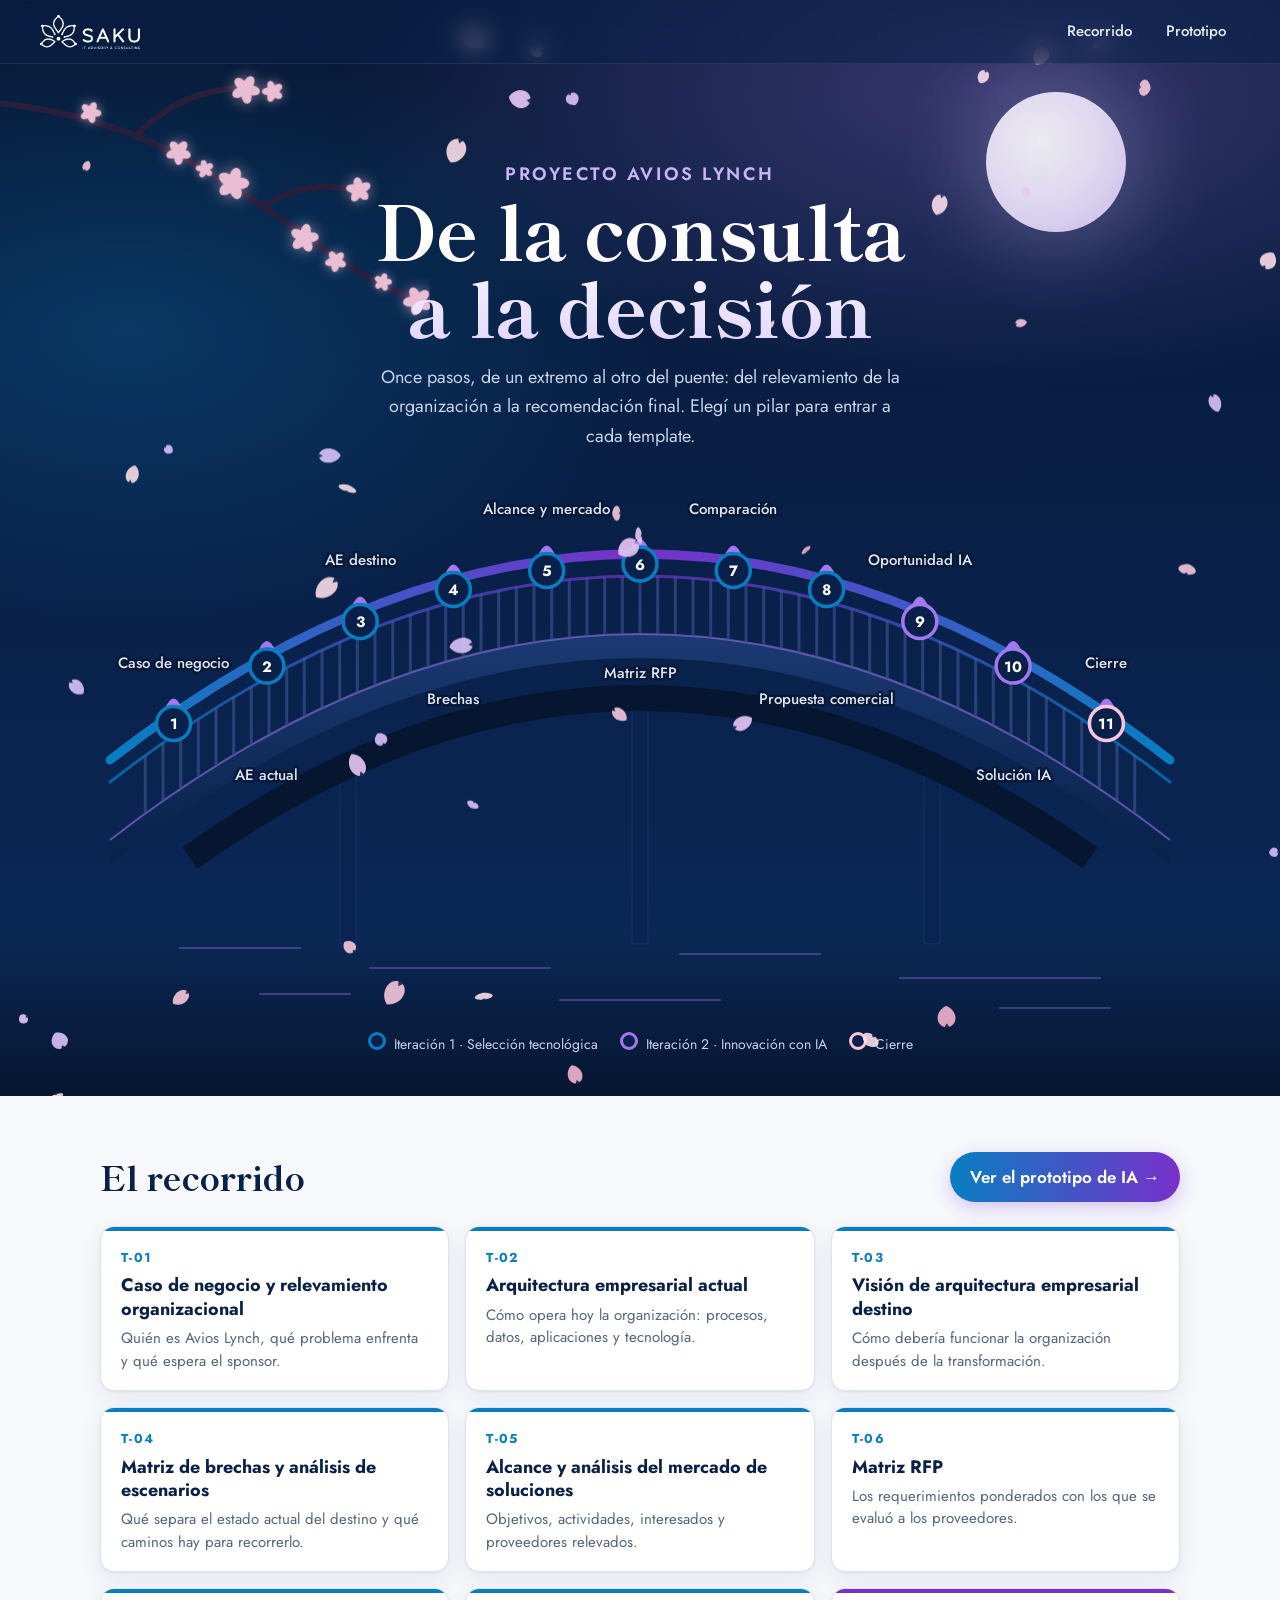
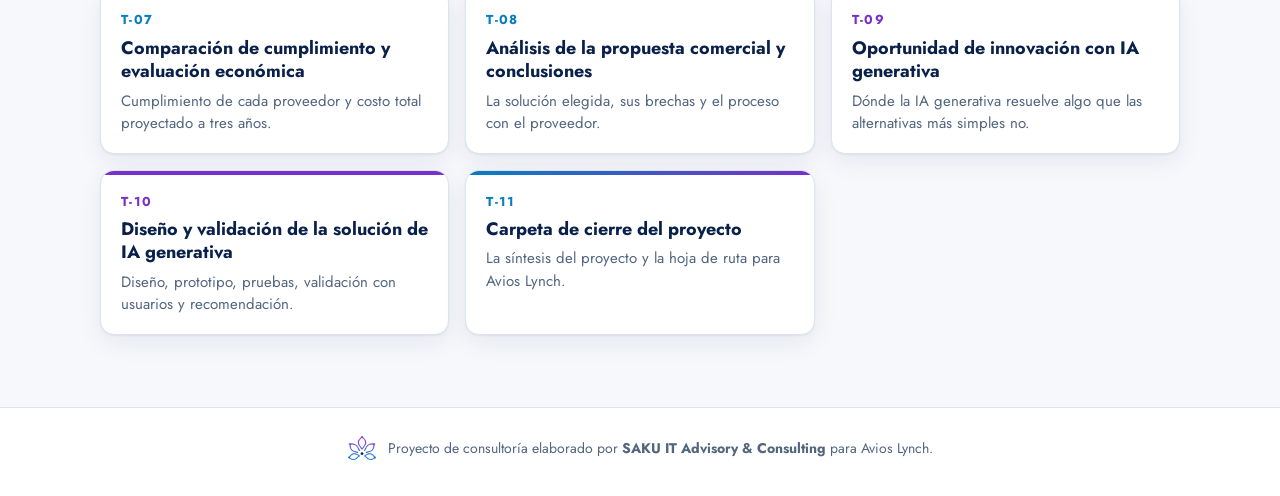
==== index.html @ 3caaa8a3 "feat: publish SAKU project site for Avios Lynch" ====
<!doctype html>
<html lang="es">
<head>
<meta charset="utf-8">
<meta name="viewport" content="width=device-width, initial-scale=1">
<title>SAKU para Avios Lynch · Proyecto de transformación digital</title>
<meta name="description" content="Recorrido completo del proyecto de consultoría de SAKU IT Advisory &amp; Consulting para Avios Lynch.">
<link rel="icon" href="assets/flor.png">
<link rel="preconnect" href="https://fonts.googleapis.com"><link rel="preconnect" href="https://fonts.gstatic.com" crossorigin><link rel="stylesheet" href="https://fonts.googleapis.com/css2?family=Jost:wght@400;500;600;700&family=Shippori+Mincho:wght@600;800&display=swap">
<link rel="stylesheet" href="assets/style.css">
</head>
<body class="home">
<a class="skip" href="#recorrido">Saltar al recorrido</a>
<header class="topbar">
  <a class="brand" href="index.html" aria-label="Inicio: el puente del proyecto"><img src="assets/logo.png" alt="SAKU IT Advisory &amp; Consulting"></a>
  <nav aria-label="Secciones">
    <a href="index.html#recorrido">Recorrido</a>
    <a href="prototipo.html">Prototipo</a>
  </nav>
</header>
<section class="night">
  <canvas class="petals" data-count="46" aria-hidden="true"></canvas>
  <div class="moon" aria-hidden="true"></div>
  <svg class="branch" viewBox="0 0 420 260" aria-hidden="true"><path d="M0 40 C90 50 150 70 230 120 S350 210 410 230 M140 72 C170 40 200 30 240 26 M260 140 C290 120 320 118 350 124" /><defs><g id="blossom"><ellipse cx="0" cy="-5" rx="3.6" ry="5.4" transform="rotate(0)"/><ellipse cx="0" cy="-5" rx="3.6" ry="5.4" transform="rotate(72)"/><ellipse cx="0" cy="-5" rx="3.6" ry="5.4" transform="rotate(144)"/><ellipse cx="0" cy="-5" rx="3.6" ry="5.4" transform="rotate(216)"/><ellipse cx="0" cy="-5" rx="3.6" ry="5.4" transform="rotate(288)"/><circle r="1.8" class="core"/></g></defs><g class="bl"><use href="#blossom" transform="translate(232 118) scale(1.50) rotate(16)"/><use href="#blossom" transform="translate(244 28) scale(1.33) rotate(28)"/><use href="#blossom" transform="translate(352 124) scale(1.17) rotate(64)"/><use href="#blossom" transform="translate(300 170) scale(1.33) rotate(12)"/><use href="#blossom" transform="translate(180 88) scale(1.17) rotate(36)"/><use href="#blossom" transform="translate(408 230) scale(1.33) rotate(48)"/><use href="#blossom" transform="translate(96 50) scale(1.00) rotate(24)"/><use href="#blossom" transform="translate(205 104) scale(0.83) rotate(61)"/><use href="#blossom" transform="translate(330 192) scale(1.00) rotate(42)"/><use href="#blossom" transform="translate(270 30) scale(1.00) rotate(54)"/><use href="#blossom" transform="translate(375 212) scale(0.83) rotate(15)"/></g></svg>
  <div class="intro">
    <p class="eyebrow">Proyecto Avios Lynch</p>
    <h1>De la consulta<br>a la decisión</h1>
    <p>Once pasos, de un extremo al otro del puente: del relevamiento de la organización a la recomendación final. Elegí un pilar para entrar a cada template.</p>
  </div>
  <div class="bridge-wrap"><svg class="bridge" viewBox="0 70 1200 570" role="img" aria-labelledby="bridge-t bridge-d">
  <title id="bridge-t">El puente del proyecto</title>
  <desc id="bridge-d">Un puente japonés con once pilares. Cada pilar es un template del proyecto, de T-01 a T-11.</desc>
  <defs>
    <linearGradient id="g-rail" x1="0" x2="1"><stop offset="0" stop-color="#087EC1"/><stop offset=".5" stop-color="#7830CA"/><stop offset="1" stop-color="#087EC1"/></linearGradient>
    <linearGradient id="g-deck" x1="0" y1="0" x2="0" y2="1"><stop offset="0" stop-color="#1B3A72"/><stop offset="1" stop-color="#09214A"/></linearGradient>
    <linearGradient id="g-water" x1="0" y1="0" x2="0" y2="1"><stop offset="0" stop-color="#0E2D5E" stop-opacity=".0"/><stop offset=".25" stop-color="#0E2D5E"/><stop offset="1" stop-color="#071834"/></linearGradient>
  </defs>
  <g class="ripples">
    <path d="M140 560 h120 M330 580 h180 M640 566 h140 M860 590 h200 M220 606 h90 M520 612 h160 M960 620 h110"/>
  </g>
  <rect x="300" y="377" width="16" height="179" class="pier" rx="3"/><rect x="592" y="306" width="16" height="250" class="pier" rx="3"/><rect x="884" y="370" width="16" height="186" class="pier" rx="3"/>
  <path d="M150 470 Q600 150 1050 470" class="under"/>
  <path d="M70 452 Q600 40 1130 452 L1130 476 Q600 64 70 476 Z" fill="url(#g-deck)"/>
  <path d="M70 452 Q600 40 1130 452" class="deckline"/>
  <line x1="105.3" y1="425.4" x2="105.3" y2="367.4" class="bal"/><line x1="123.0" y1="412.9" x2="123.0" y2="354.9" class="bal"/><line x1="140.7" y1="400.7" x2="140.7" y2="342.7" class="bal"/><line x1="158.3" y1="389.1" x2="158.3" y2="331.1" class="bal"/><line x1="176.0" y1="377.8" x2="176.0" y2="319.8" class="bal"/><line x1="193.7" y1="367.1" x2="193.7" y2="309.1" class="bal"/><line x1="211.3" y1="356.8" x2="211.3" y2="298.8" class="bal"/><line x1="229.0" y1="346.9" x2="229.0" y2="288.9" class="bal"/><line x1="246.7" y1="337.6" x2="246.7" y2="279.6" class="bal"/><line x1="264.3" y1="328.6" x2="264.3" y2="270.6" class="bal"/><line x1="282.0" y1="320.2" x2="282.0" y2="262.2" class="bal"/><line x1="299.7" y1="312.1" x2="299.7" y2="254.1" class="bal"/><line x1="317.3" y1="304.6" x2="317.3" y2="246.6" class="bal"/><line x1="335.0" y1="297.5" x2="335.0" y2="239.5" class="bal"/><line x1="352.7" y1="290.9" x2="352.7" y2="232.9" class="bal"/><line x1="370.3" y1="284.7" x2="370.3" y2="226.7" class="bal"/><line x1="388.0" y1="279.0" x2="388.0" y2="221.0" class="bal"/><line x1="405.7" y1="273.7" x2="405.7" y2="215.7" class="bal"/><line x1="423.3" y1="268.9" x2="423.3" y2="210.9" class="bal"/><line x1="441.0" y1="264.5" x2="441.0" y2="206.5" class="bal"/><line x1="458.7" y1="260.6" x2="458.7" y2="202.6" class="bal"/><line x1="476.3" y1="257.2" x2="476.3" y2="199.2" class="bal"/><line x1="494.0" y1="254.2" x2="494.0" y2="196.2" class="bal"/><line x1="511.7" y1="251.7" x2="511.7" y2="193.7" class="bal"/><line x1="529.3" y1="249.7" x2="529.3" y2="191.7" class="bal"/><line x1="547.0" y1="248.1" x2="547.0" y2="190.1" class="bal"/><line x1="564.7" y1="246.9" x2="564.7" y2="188.9" class="bal"/><line x1="582.3" y1="246.2" x2="582.3" y2="188.2" class="bal"/><line x1="600.0" y1="246.0" x2="600.0" y2="188.0" class="bal"/><line x1="617.7" y1="246.2" x2="617.7" y2="188.2" class="bal"/><line x1="635.3" y1="246.9" x2="635.3" y2="188.9" class="bal"/><line x1="653.0" y1="248.1" x2="653.0" y2="190.1" class="bal"/><line x1="670.7" y1="249.7" x2="670.7" y2="191.7" class="bal"/><line x1="688.3" y1="251.7" x2="688.3" y2="193.7" class="bal"/><line x1="706.0" y1="254.2" x2="706.0" y2="196.2" class="bal"/><line x1="723.7" y1="257.2" x2="723.7" y2="199.2" class="bal"/><line x1="741.3" y1="260.6" x2="741.3" y2="202.6" class="bal"/><line x1="759.0" y1="264.5" x2="759.0" y2="206.5" class="bal"/><line x1="776.7" y1="268.9" x2="776.7" y2="210.9" class="bal"/><line x1="794.3" y1="273.7" x2="794.3" y2="215.7" class="bal"/><line x1="812.0" y1="279.0" x2="812.0" y2="221.0" class="bal"/><line x1="829.7" y1="284.7" x2="829.7" y2="226.7" class="bal"/><line x1="847.3" y1="290.9" x2="847.3" y2="232.9" class="bal"/><line x1="865.0" y1="297.5" x2="865.0" y2="239.5" class="bal"/><line x1="882.7" y1="304.6" x2="882.7" y2="246.6" class="bal"/><line x1="900.3" y1="312.1" x2="900.3" y2="254.1" class="bal"/><line x1="918.0" y1="320.2" x2="918.0" y2="262.2" class="bal"/><line x1="935.7" y1="328.6" x2="935.7" y2="270.6" class="bal"/><line x1="953.3" y1="337.6" x2="953.3" y2="279.6" class="bal"/><line x1="971.0" y1="346.9" x2="971.0" y2="288.9" class="bal"/><line x1="988.7" y1="356.8" x2="988.7" y2="298.8" class="bal"/><line x1="1006.3" y1="367.1" x2="1006.3" y2="309.1" class="bal"/><line x1="1024.0" y1="377.8" x2="1024.0" y2="319.8" class="bal"/><line x1="1041.7" y1="389.1" x2="1041.7" y2="331.1" class="bal"/><line x1="1059.3" y1="400.7" x2="1059.3" y2="342.7" class="bal"/><line x1="1077.0" y1="412.9" x2="1077.0" y2="354.9" class="bal"/><line x1="1094.7" y1="425.4" x2="1094.7" y2="367.4" class="bal"/>
  <path d="M70 372 Q600 -40 1130 372" class="rail"/>
  <path d="M70 394 Q600 -18 1130 394" class="rail thin"/>
  <line x1="133.6" y1="405.5" x2="133.6" y2="319.5" class="post"/><line x1="226.9" y1="348.1" x2="226.9" y2="262.1" class="post"/><line x1="320.2" y1="303.4" x2="320.2" y2="217.4" class="post"/><line x1="413.4" y1="271.5" x2="413.4" y2="185.5" class="post"/><line x1="506.7" y1="252.4" x2="506.7" y2="166.4" class="post"/><line x1="600.0" y1="246.0" x2="600.0" y2="160.0" class="post"/><line x1="693.3" y1="252.4" x2="693.3" y2="166.4" class="post"/><line x1="786.6" y1="271.5" x2="786.6" y2="185.5" class="post"/><line x1="879.8" y1="303.4" x2="879.8" y2="217.4" class="post"/><line x1="973.1" y1="348.1" x2="973.1" y2="262.1" class="post"/><line x1="1066.4" y1="405.5" x2="1066.4" y2="319.5" class="post"/>
  <a href="t01.html" class="node s1" style="--i:0" aria-label="T-01: Caso de negocio y relevamiento organizacional">
  <title>T-01 · Caso de negocio y relevamiento organizacional: Quién es Avios Lynch, qué problema enfrenta y qué espera el sponsor.</title>
  <path d="M124.6 321.5 q9 -22 18 0 z" class="cap"/>
  <circle cx="133.6" cy="335.5" r="17" class="knob"/>
  <text x="133.6" y="341.0" class="knum">1</text>
  <text x="133.6" y="279.5" class="klabel">Caso de negocio</text>
</a><a href="t02.html" class="node s1" style="--i:1" aria-label="T-02: Arquitectura empresarial actual">
  <title>T-02 · Arquitectura empresarial actual: Cómo opera hoy la organización: procesos, datos, aplicaciones y tecnología.</title>
  <path d="M217.9 264.1 q9 -22 18 0 z" class="cap"/>
  <circle cx="226.9" cy="278.1" r="17" class="knob"/>
  <text x="226.9" y="283.6" class="knum">2</text>
  <text x="226.9" y="392.1" class="klabel below">AE actual</text>
</a><a href="t03.html" class="node s1" style="--i:2" aria-label="T-03: Visión de arquitectura empresarial destino">
  <title>T-03 · Visión de arquitectura empresarial destino: Cómo debería funcionar la organización después de la transformación.</title>
  <path d="M311.2 219.4 q9 -22 18 0 z" class="cap"/>
  <circle cx="320.2" cy="233.4" r="17" class="knob"/>
  <text x="320.2" y="238.9" class="knum">3</text>
  <text x="320.2" y="177.4" class="klabel">AE destino</text>
</a><a href="t04.html" class="node s1" style="--i:3" aria-label="T-04: Matriz de brechas y análisis de escenarios">
  <title>T-04 · Matriz de brechas y análisis de escenarios: Qué separa el estado actual del destino y qué caminos hay para recorrerlo.</title>
  <path d="M404.4 187.5 q9 -22 18 0 z" class="cap"/>
  <circle cx="413.4" cy="201.5" r="17" class="knob"/>
  <text x="413.4" y="207.0" class="knum">4</text>
  <text x="413.4" y="315.5" class="klabel below">Brechas</text>
</a><a href="t05.html" class="node s1" style="--i:4" aria-label="T-05: Alcance y análisis del mercado de soluciones">
  <title>T-05 · Alcance y análisis del mercado de soluciones: Objetivos, actividades, interesados y proveedores relevados.</title>
  <path d="M497.7 168.4 q9 -22 18 0 z" class="cap"/>
  <circle cx="506.7" cy="182.4" r="17" class="knob"/>
  <text x="506.7" y="187.9" class="knum">5</text>
  <text x="506.7" y="126.4" class="klabel">Alcance y mercado</text>
</a><a href="t06.html" class="node s1" style="--i:5" aria-label="T-06: Matriz RFP">
  <title>T-06 · Matriz RFP: Los requerimientos ponderados con los que se evaluó a los proveedores.</title>
  <path d="M591.0 162.0 q9 -22 18 0 z" class="cap"/>
  <circle cx="600.0" cy="176.0" r="17" class="knob"/>
  <text x="600.0" y="181.5" class="knum">6</text>
  <text x="600.0" y="290.0" class="klabel below">Matriz RFP</text>
</a><a href="t07.html" class="node s1" style="--i:6" aria-label="T-07: Comparación de cumplimiento y evaluación económica">
  <title>T-07 · Comparación de cumplimiento y evaluación económica: Cumplimiento de cada proveedor y costo total proyectado a tres años.</title>
  <path d="M684.3 168.4 q9 -22 18 0 z" class="cap"/>
  <circle cx="693.3" cy="182.4" r="17" class="knob"/>
  <text x="693.3" y="187.9" class="knum">7</text>
  <text x="693.3" y="126.4" class="klabel">Comparación</text>
</a><a href="t08.html" class="node s1" style="--i:7" aria-label="T-08: Análisis de la propuesta comercial y conclusiones">
  <title>T-08 · Análisis de la propuesta comercial y conclusiones: La solución elegida, sus brechas y el proceso con el proveedor.</title>
  <path d="M777.6 187.5 q9 -22 18 0 z" class="cap"/>
  <circle cx="786.6" cy="201.5" r="17" class="knob"/>
  <text x="786.6" y="207.0" class="knum">8</text>
  <text x="786.6" y="315.5" class="klabel below">Propuesta comercial</text>
</a><a href="t09.html" class="node s2" style="--i:8" aria-label="T-09: Oportunidad de innovación con IA generativa">
  <title>T-09 · Oportunidad de innovación con IA generativa: Dónde la IA generativa resuelve algo que las alternativas más simples no.</title>
  <path d="M870.8 219.4 q9 -22 18 0 z" class="cap"/>
  <circle cx="879.8" cy="233.4" r="17" class="knob"/>
  <text x="879.8" y="238.9" class="knum">9</text>
  <text x="879.8" y="177.4" class="klabel">Oportunidad IA</text>
</a><a href="t10.html" class="node s2" style="--i:9" aria-label="T-10: Diseño y validación de la solución de IA generativa">
  <title>T-10 · Diseño y validación de la solución de IA generativa: Diseño, prototipo, pruebas, validación con usuarios y recomendación.</title>
  <path d="M964.1 264.1 q9 -22 18 0 z" class="cap"/>
  <circle cx="973.1" cy="278.1" r="17" class="knob"/>
  <text x="973.1" y="283.6" class="knum">10</text>
  <text x="973.1" y="392.1" class="klabel below">Solución IA</text>
</a><a href="t11.html" class="node s3" style="--i:10" aria-label="T-11: Carpeta de cierre del proyecto">
  <title>T-11 · Carpeta de cierre del proyecto: La síntesis del proyecto y la hoja de ruta para Avios Lynch.</title>
  <path d="M1057.4 321.5 q9 -22 18 0 z" class="cap"/>
  <circle cx="1066.4" cy="335.5" r="17" class="knob"/>
  <text x="1066.4" y="341.0" class="knum">11</text>
  <text x="1066.4" y="279.5" class="klabel">Cierre</text>
</a>
</svg></div>
  <ul class="legend" aria-label="Etapas">
    <li class="s1">Iteración 1 · Selección tecnológica</li>
    <li class="s2">Iteración 2 · Innovación con IA</li>
    <li class="s3">Cierre</li>
  </ul>
</section>
<main id="recorrido" class="journey">
  <div class="journey-head">
    <h2>El recorrido</h2>
    <a class="btn" href="prototipo.html">Ver el prototipo de IA →</a>
  </div>
  <ol class="cards"><li><a href="t01.html" class="card s1"><span class="cnum">T-01</span><strong>Caso de negocio y relevamiento organizacional</strong><span>Quién es Avios Lynch, qué problema enfrenta y qué espera el sponsor.</span></a></li><li><a href="t02.html" class="card s1"><span class="cnum">T-02</span><strong>Arquitectura empresarial actual</strong><span>Cómo opera hoy la organización: procesos, datos, aplicaciones y tecnología.</span></a></li><li><a href="t03.html" class="card s1"><span class="cnum">T-03</span><strong>Visión de arquitectura empresarial destino</strong><span>Cómo debería funcionar la organización después de la transformación.</span></a></li><li><a href="t04.html" class="card s1"><span class="cnum">T-04</span><strong>Matriz de brechas y análisis de escenarios</strong><span>Qué separa el estado actual del destino y qué caminos hay para recorrerlo.</span></a></li><li><a href="t05.html" class="card s1"><span class="cnum">T-05</span><strong>Alcance y análisis del mercado de soluciones</strong><span>Objetivos, actividades, interesados y proveedores relevados.</span></a></li><li><a href="t06.html" class="card s1"><span class="cnum">T-06</span><strong>Matriz RFP</strong><span>Los requerimientos ponderados con los que se evaluó a los proveedores.</span></a></li><li><a href="t07.html" class="card s1"><span class="cnum">T-07</span><strong>Comparación de cumplimiento y evaluación económica</strong><span>Cumplimiento de cada proveedor y costo total proyectado a tres años.</span></a></li><li><a href="t08.html" class="card s1"><span class="cnum">T-08</span><strong>Análisis de la propuesta comercial y conclusiones</strong><span>La solución elegida, sus brechas y el proceso con el proveedor.</span></a></li><li><a href="t09.html" class="card s2"><span class="cnum">T-09</span><strong>Oportunidad de innovación con IA generativa</strong><span>Dónde la IA generativa resuelve algo que las alternativas más simples no.</span></a></li><li><a href="t10.html" class="card s2"><span class="cnum">T-10</span><strong>Diseño y validación de la solución de IA generativa</strong><span>Diseño, prototipo, pruebas, validación con usuarios y recomendación.</span></a></li><li><a href="t11.html" class="card s3"><span class="cnum">T-11</span><strong>Carpeta de cierre del proyecto</strong><span>La síntesis del proyecto y la hoja de ruta para Avios Lynch.</span></a></li></ol>
</main>
<footer class="site-foot">
  <img src="assets/flor.png" alt="" width="28" height="24">
  <p>Proyecto de consultoría elaborado por <strong>SAKU IT Advisory &amp; Consulting</strong> para Avios Lynch.</p>
</footer>
<script src="assets/sakura.js" defer></script>
</body>
</html>
---- assets/style.css ----
/* Palette taken from the team's presentation (Presentacion-Avance3.pptx) and the SAKU logo. */
:root {
  --navy: #09214A;
  --navy-2: #0B204B;
  --steel: #294777;
  --slate: #52657F;
  --muted: #8996AA;
  --purple: #7830CA;
  --lavender: #A178EE;
  --blue: #087EC1;
  --bg: #F6F8FC;
  --bg-2: #EEF4FE;
  --line: #DCE4F0;
  --line-2: #D5DFEC;
  --petal: #F7C6DA;
  --white: #FFFFFF;
  --grad: linear-gradient(90deg, var(--blue), var(--purple));
  --sans: 'Jost', Arial, system-ui, sans-serif;
  --serif: 'Shippori Mincho', 'Jost', Georgia, serif;
  --radius: 14px;
  --shadow: 0 1px 2px rgba(9, 33, 74, .06), 0 8px 24px rgba(9, 33, 74, .07);
}

* { box-sizing: border-box; }
html { scroll-behavior: smooth; scroll-padding-top: 84px; }
@media (prefers-reduced-motion: reduce) { html { scroll-behavior: auto; } }
body {
  margin: 0; background: var(--bg); color: var(--navy);
  font: 400 17px/1.65 var(--sans); -webkit-font-smoothing: antialiased;
}
img { max-width: 100%; height: auto; }
a { color: var(--blue); text-underline-offset: 3px; }
a:hover { color: var(--purple); }
:focus-visible { outline: 3px solid var(--lavender); outline-offset: 3px; border-radius: 6px; }
.skip { position: absolute; left: -999px; top: 8px; background: var(--white); padding: 8px 14px; border-radius: 8px; z-index: 50; }
.skip:focus { left: 16px; }

/* ---------- Top bar ---------- */
.topbar {
  position: sticky; top: 0; z-index: 20; height: 64px;
  display: flex; align-items: center; justify-content: space-between; gap: 16px;
  padding: 0 clamp(16px, 4vw, 40px);
  background: rgba(255, 255, 255, .86); backdrop-filter: blur(12px);
  border-bottom: 1px solid var(--line);
}
.brand img { height: 34px; width: auto; display: block; }
.topbar nav { display: flex; gap: 6px; }
.topbar nav a {
  color: var(--navy); text-decoration: none; font-weight: 500; font-size: 15px;
  padding: 8px 14px; border-radius: 999px;
}
.topbar nav a:hover, .topbar nav a[aria-current] { background: var(--bg-2); color: var(--purple); }
.home .topbar { background: rgba(9, 33, 74, .55); border-bottom-color: rgba(255, 255, 255, .08); }
.home .topbar nav a { color: #E7ECF7; }
.home .topbar nav a:hover { background: rgba(255, 255, 255, .1); color: var(--white); }
.home .brand img { filter: brightness(0) invert(1); }

.btn {
  display: inline-flex; align-items: center; gap: 8px; text-decoration: none;
  background: var(--grad); color: var(--white); font-weight: 600;
  padding: 11px 20px; border-radius: 999px; box-shadow: 0 6px 18px rgba(120, 48, 202, .25);
  transition: transform .15s ease, box-shadow .15s ease;
}
.btn:hover { color: var(--white); transform: translateY(-1px); box-shadow: 0 10px 24px rgba(120, 48, 202, .32); }
.btn.small { padding: 6px 14px; font-size: 14px; box-shadow: none; }

.eyebrow { text-transform: uppercase; letter-spacing: .14em; font-size: 13px; font-weight: 600; margin: 0 0 10px; }

/* ---------- Home: night scene with the bridge ---------- */
.night {
  position: relative; overflow: hidden; color: var(--white);
  margin-top: -64px; padding: 120px clamp(16px, 4vw, 40px) 40px;
  background:
    radial-gradient(1100px 500px at 78% 8%, rgba(161, 120, 238, .30), transparent 60%),
    radial-gradient(900px 500px at 10% 30%, rgba(8, 126, 193, .28), transparent 60%),
    linear-gradient(180deg, #071834 0%, var(--navy) 55%, #0C2A5C 100%);
}
.night::after {
  content: ''; position: absolute; left: 0; right: 0; bottom: 0; height: 22%; z-index: 0;
  background: linear-gradient(180deg, rgba(14, 45, 94, 0) 0%, #0B2754 35%, #061630 100%);
}
.night canvas.petals { position: absolute; inset: 0; width: 100%; height: 100%; z-index: 3; pointer-events: none; }
.moon {
  position: absolute; right: 12%; top: 92px; width: 140px; height: 140px; border-radius: 50%;
  background: radial-gradient(circle at 38% 36%, #FFFFFF, #F4ECFF 45%, #DCCBFA 100%);
  box-shadow: 0 0 80px 20px rgba(220, 203, 250, .25);
  opacity: .9;
}
.branch { position: absolute; left: -10px; top: 60px; width: min(440px, 46vw); z-index: 1; opacity: .95; }
.branch path { fill: none; stroke: #2A1F3D; stroke-width: 6; stroke-linecap: round; }
.branch .bl use { fill: var(--petal); filter: drop-shadow(0 0 5px rgba(247, 198, 218, .55)); }
.branch .bl .core { fill: #E07AA8; }
.intro { position: relative; z-index: 2; max-width: 640px; margin: 40px auto 0; text-align: center; }
.intro .eyebrow { color: #C9B5F7; }
.intro h1 {
  font: 800 clamp(40px, 6.4vw, 76px)/1.02 var(--serif); margin: 0 0 18px; letter-spacing: -.01em;
  background: linear-gradient(180deg, #FFFFFF 30%, #E3D6FF); -webkit-background-clip: text; background-clip: text; color: transparent;
}
.intro p { color: #C8D3EA; font-size: 18px; margin: 0 auto; max-width: 520px; }

.bridge-wrap { position: relative; z-index: 2; max-width: 1200px; margin: 6px auto 0; }
.bridge { width: 100%; height: auto; display: block; overflow: visible; }
.bridge .under { fill: none; stroke: #061630; stroke-width: 26; }
.bridge .pier { fill: #0A2350; stroke: #13336B; }
.bridge .deckline { fill: none; stroke: var(--lavender); stroke-width: 2; opacity: .55; }
.bridge .rail { fill: none; stroke: url(#g-rail); stroke-width: 9; stroke-linecap: round; }
.bridge .rail.thin { stroke-width: 3; opacity: .7; }
.bridge .bal { stroke: #3A4E8C; stroke-width: 3; opacity: .7; }
.bridge .post { stroke: url(#g-rail); stroke-width: 7; stroke-linecap: round; }
.bridge .ripples path { stroke: rgba(161, 120, 238, .35); stroke-width: 2; stroke-linecap: round; fill: none; }
.bridge .node { cursor: pointer; text-decoration: none; }
.bridge .node .cap { fill: var(--lavender); }
.bridge .node .knob { fill: var(--navy); stroke: var(--blue); stroke-width: 3.5; transition: r .2s ease, fill .2s ease; }
.bridge .node.s2 .knob { stroke: var(--lavender); }
.bridge .node.s3 .knob { stroke: var(--petal); }
.bridge .node .knum { fill: var(--white); font: 700 15px var(--sans); text-anchor: middle; pointer-events: none; }
.bridge .node .klabel {
  fill: #DDE5F5; font: 500 15px var(--sans); text-anchor: middle; paint-order: stroke;
  stroke: rgba(7, 24, 52, .85); stroke-width: 5px; stroke-linejoin: round;
}
.bridge .node:hover .knob, .bridge .node:focus-visible .knob { fill: var(--purple); r: 21; }
.bridge .node:hover .klabel, .bridge .node:focus-visible .klabel { fill: var(--white); font-weight: 600; }
.bridge .node:focus-visible { outline: none; }
@media (prefers-reduced-motion: no-preference) {
  .bridge .ripples path { animation: drift 7s ease-in-out infinite alternate; }
  @keyframes drift { to { transform: translateX(18px); } }
}

.legend { position: relative; z-index: 2; display: flex; flex-wrap: wrap; justify-content: center; gap: 10px 22px; list-style: none; margin: 4px 0 0; padding: 0; color: #C8D3EA; font-size: 14px; }
.legend li::before { content: ''; display: inline-block; width: 12px; height: 12px; border-radius: 50%; margin-right: 8px; vertical-align: -1px; border: 3px solid var(--blue); background: var(--navy); }
.legend .s2::before { border-color: var(--lavender); }
.legend .s3::before { border-color: var(--petal); }

/* Narrow screens: labels would collide, so the bridge keeps only the numbers. */
@media (max-width: 760px) {
  .bridge .node .klabel { display: none; }
  .bridge .node .knob { r: 22; }
  .bridge .node .knum { font-size: 20px; }
  .moon { width: 90px; height: 90px; right: 6%; }
  .night { padding-bottom: 28px; }
}

/* ---------- Home: journey cards ---------- */
.journey { max-width: 1160px; margin: 0 auto; padding: 56px clamp(16px, 4vw, 40px) 72px; }
.journey-head { display: flex; flex-wrap: wrap; align-items: center; justify-content: space-between; gap: 16px; margin-bottom: 24px; }
.journey-head h2 { font: 800 34px/1.1 var(--serif); margin: 0; }
.cards { list-style: none; padding: 0; margin: 0; display: grid; grid-template-columns: repeat(auto-fill, minmax(260px, 1fr)); gap: 16px; }
.card {
  position: relative; display: flex; flex-direction: column; gap: 6px; height: 100%;
  padding: 20px 20px 18px; background: var(--white); border: 1px solid var(--line); border-radius: var(--radius);
  color: var(--slate); text-decoration: none; box-shadow: var(--shadow); overflow: hidden;
  transition: transform .15s ease, border-color .15s ease;
}
.card::before { content: ''; position: absolute; inset: 0 0 auto; height: 4px; background: var(--blue); }
.card.s2::before { background: var(--purple); }
.card.s3::before { background: var(--grad); }
.card:hover { transform: translateY(-2px); border-color: var(--lavender); color: var(--slate); }
.card .cnum { font-weight: 700; font-size: 13px; letter-spacing: .1em; color: var(--blue); }
.card.s2 .cnum { color: var(--purple); }
.card strong { color: var(--navy); font-size: 18px; line-height: 1.3; }
.card span:last-child { font-size: 15px; line-height: 1.5; }

/* ---------- Template pages ---------- */
.hero {
  position: relative; overflow: hidden; color: var(--white);
  padding: 56px clamp(16px, 4vw, 40px) 30px;
  background:
    radial-gradient(700px 300px at 90% 0%, rgba(161, 120, 238, .35), transparent 65%),
    linear-gradient(120deg, var(--navy) 0%, #12306A 60%, #1E2F7A 100%);
}
.s2 .hero { background: radial-gradient(700px 300px at 90% 0%, rgba(247, 198, 218, .25), transparent 65%), linear-gradient(120deg, var(--navy) 0%, #3A1F7A 70%, var(--purple) 130%); }
.hero canvas.petals { position: absolute; inset: 0; width: 100%; height: 100%; pointer-events: none; }
.hero-in { position: relative; max-width: 1160px; margin: 0 auto; }
.hero .eyebrow { color: #C9B5F7; }
.hero h1 { font: 800 clamp(30px, 4.6vw, 50px)/1.1 var(--serif); margin: 0 0 12px; max-width: 900px; }
.hero h1 .tnum { display: block; font: 600 16px var(--sans); letter-spacing: .14em; color: var(--petal); margin-bottom: 8px; }
.hero .lede { color: #D3DCEE; font-size: 19px; max-width: 720px; margin: 0; }
.hero .lede a { color: var(--petal); }
.hero.slim { padding-bottom: 34px; }

.steps { display: flex; flex-wrap: wrap; gap: 6px; margin-top: 26px; align-items: center; }
.steps .step {
  width: 32px; height: 32px; border-radius: 50%; display: grid; place-items: center;
  color: #C8D3EA; text-decoration: none; font-size: 13px; font-weight: 600;
  border: 2px solid rgba(255, 255, 255, .22);
}
.steps .step:hover { border-color: var(--petal); color: var(--white); }
.steps .step.on { background: var(--white); color: var(--navy); border-color: var(--white); }

.layout {
  max-width: 1160px; margin: 0 auto; padding: 36px clamp(16px, 4vw, 40px) 64px;
  display: grid; grid-template-columns: 230px minmax(0, 1fr); gap: 44px; align-items: start;
}
.toc { position: sticky; top: 88px; font-size: 14.5px; max-height: calc(100vh - 110px); overflow: auto; }
.toc p { text-transform: uppercase; letter-spacing: .12em; font-size: 12px; font-weight: 600; color: var(--muted); margin: 0 0 10px; }
.toc ol { list-style: none; margin: 0; padding: 0 0 0 2px; border-left: 2px solid var(--line); }
.toc a { display: block; padding: 6px 0 6px 14px; margin-left: -2px; border-left: 2px solid transparent; color: var(--slate); text-decoration: none; line-height: 1.35; }
.toc a:hover, .toc a.on { color: var(--purple); border-left-color: var(--purple); }
@media (max-width: 900px) {
  .layout { grid-template-columns: 1fr; gap: 20px; }
  .toc { position: static; max-height: none; background: var(--white); border: 1px solid var(--line); border-radius: var(--radius); padding: 16px 18px; }
}

.content { min-width: 0; }
.content h2 {
  font: 800 28px/1.2 var(--serif); margin: 52px 0 18px; padding-top: 6px;
  display: flex; align-items: center; gap: 12px;
}
.content h2::before { content: ''; flex: none; width: 22px; height: 22px; background: url(flor.png) center/contain no-repeat; }
.content h2:first-child { margin-top: 0; }
.content h3 { font-size: 21px; line-height: 1.3; margin: 34px 0 12px; color: var(--steel); }
.content h4, .content h5 { font-size: 18px; margin: 26px 0 10px; color: var(--steel); }
.content p { margin: 0 0 14px; }
.content strong { color: var(--navy); font-weight: 600; }
.content ul, .content ol { margin: 0 0 16px; padding-left: 24px; }
.content li { margin: 4px 0; }
.content ul li::marker { color: var(--purple); }
.content p.label {
  font-weight: 600; color: var(--purple); margin: 26px 0 10px; font-size: 15px;
  text-transform: uppercase; letter-spacing: .06em;
}
.content figure { margin: 22px 0; padding: 14px; background: var(--white); border: 1px solid var(--line); border-radius: var(--radius); box-shadow: var(--shadow); text-align: center; }
.content figure img { border-radius: 8px; }
.content p img { display: block; margin: 14px auto; border-radius: 8px; border: 1px solid var(--line); }

.content .verdict {
  margin: 18px 0; padding: 18px 22px; border-radius: var(--radius); background: var(--white);
  border: 1px solid var(--lavender); box-shadow: 0 0 0 4px rgba(161, 120, 238, .12);
  font-size: 20px; font-weight: 600; color: var(--navy);
}
.content .verdict span { display: block; font-size: 12px; text-transform: uppercase; letter-spacing: .12em; color: var(--purple); margin-bottom: 4px; }

.table-wrap {
  margin: 18px 0 26px; overflow-x: auto; background: var(--white);
  border: 1px solid var(--line); border-radius: var(--radius); box-shadow: var(--shadow);
}
.content table { width: 100%; border-collapse: collapse; font-size: 15px; line-height: 1.5; }
.content th, .content td { padding: 12px 14px; text-align: left; vertical-align: top; border-bottom: 1px solid var(--line); }
.content th { background: var(--navy); color: var(--white); font-weight: 600; font-size: 14px; letter-spacing: .02em; }
.content th strong { color: inherit; }
.content tr:last-child td { border-bottom: 0; }
.content tbody tr:nth-child(even) td, .content tr:nth-child(even) td { background: #FAFBFE; }
.content td > :last-child, .content th > :last-child { margin-bottom: 0; }
.content td p, .content th p { margin: 0 0 6px; }
.content td ul, .content td ol { padding-left: 18px; margin: 0; }
.content td .table-wrap { box-shadow: none; margin: 6px 0; }
.content td img { max-width: 260px; }
@media (min-width: 900px) { .content table { min-width: 560px; } }

.pager { display: grid; grid-template-columns: 1fr 1fr; gap: 14px; margin-top: 56px; }
.pager a {
  display: block; padding: 16px 18px; border-radius: var(--radius); background: var(--white);
  border: 1px solid var(--line); text-decoration: none; color: var(--navy); font-weight: 600; line-height: 1.35;
}
.pager a:hover { border-color: var(--lavender); }
.pager small { display: block; color: var(--purple); font-weight: 600; letter-spacing: .08em; margin-bottom: 4px; }
.pager .next { text-align: right; }
@media (max-width: 600px) { .pager { grid-template-columns: 1fr; } .pager .next { text-align: left; } }

/* ---------- Prototype embed ---------- */
.proto-embed {
  margin: 22px 0 30px; border-radius: var(--radius); overflow: hidden; background: var(--white);
  border: 1px solid var(--line-2); box-shadow: 0 2px 4px rgba(9, 33, 74, .06), 0 18px 40px rgba(9, 33, 74, .12);
}
.proto-bar { display: flex; align-items: center; gap: 7px; padding: 10px 12px; background: var(--navy); color: #C8D3EA; font-size: 14px; flex-wrap: wrap; }
.proto-bar .dot { width: 11px; height: 11px; border-radius: 50%; background: rgba(255, 255, 255, .22); }
.proto-bar .dot:nth-child(1) { background: var(--petal); }
.proto-bar .proto-title { margin: 0 auto 0 8px; font-weight: 500; }
.proto-embed iframe { display: block; width: 100%; height: 820px; border: 0; background: var(--white); }
.proto-full { max-width: 1240px; margin: 0 auto; padding: 28px clamp(16px, 3vw, 32px) 64px; }
.proto-full .proto-embed { margin: 0; }
.proto-full iframe { height: calc(100vh - 150px); min-height: 640px; }
@media (max-width: 700px) { .proto-embed iframe { height: 720px; } }

/* ---------- Footer ---------- */
.site-foot { display: flex; align-items: center; justify-content: center; gap: 12px; padding: 28px 16px 36px; color: var(--slate); font-size: 14px; border-top: 1px solid var(--line); background: var(--white); text-align: center; flex-wrap: wrap; }
.site-foot p { margin: 0; }
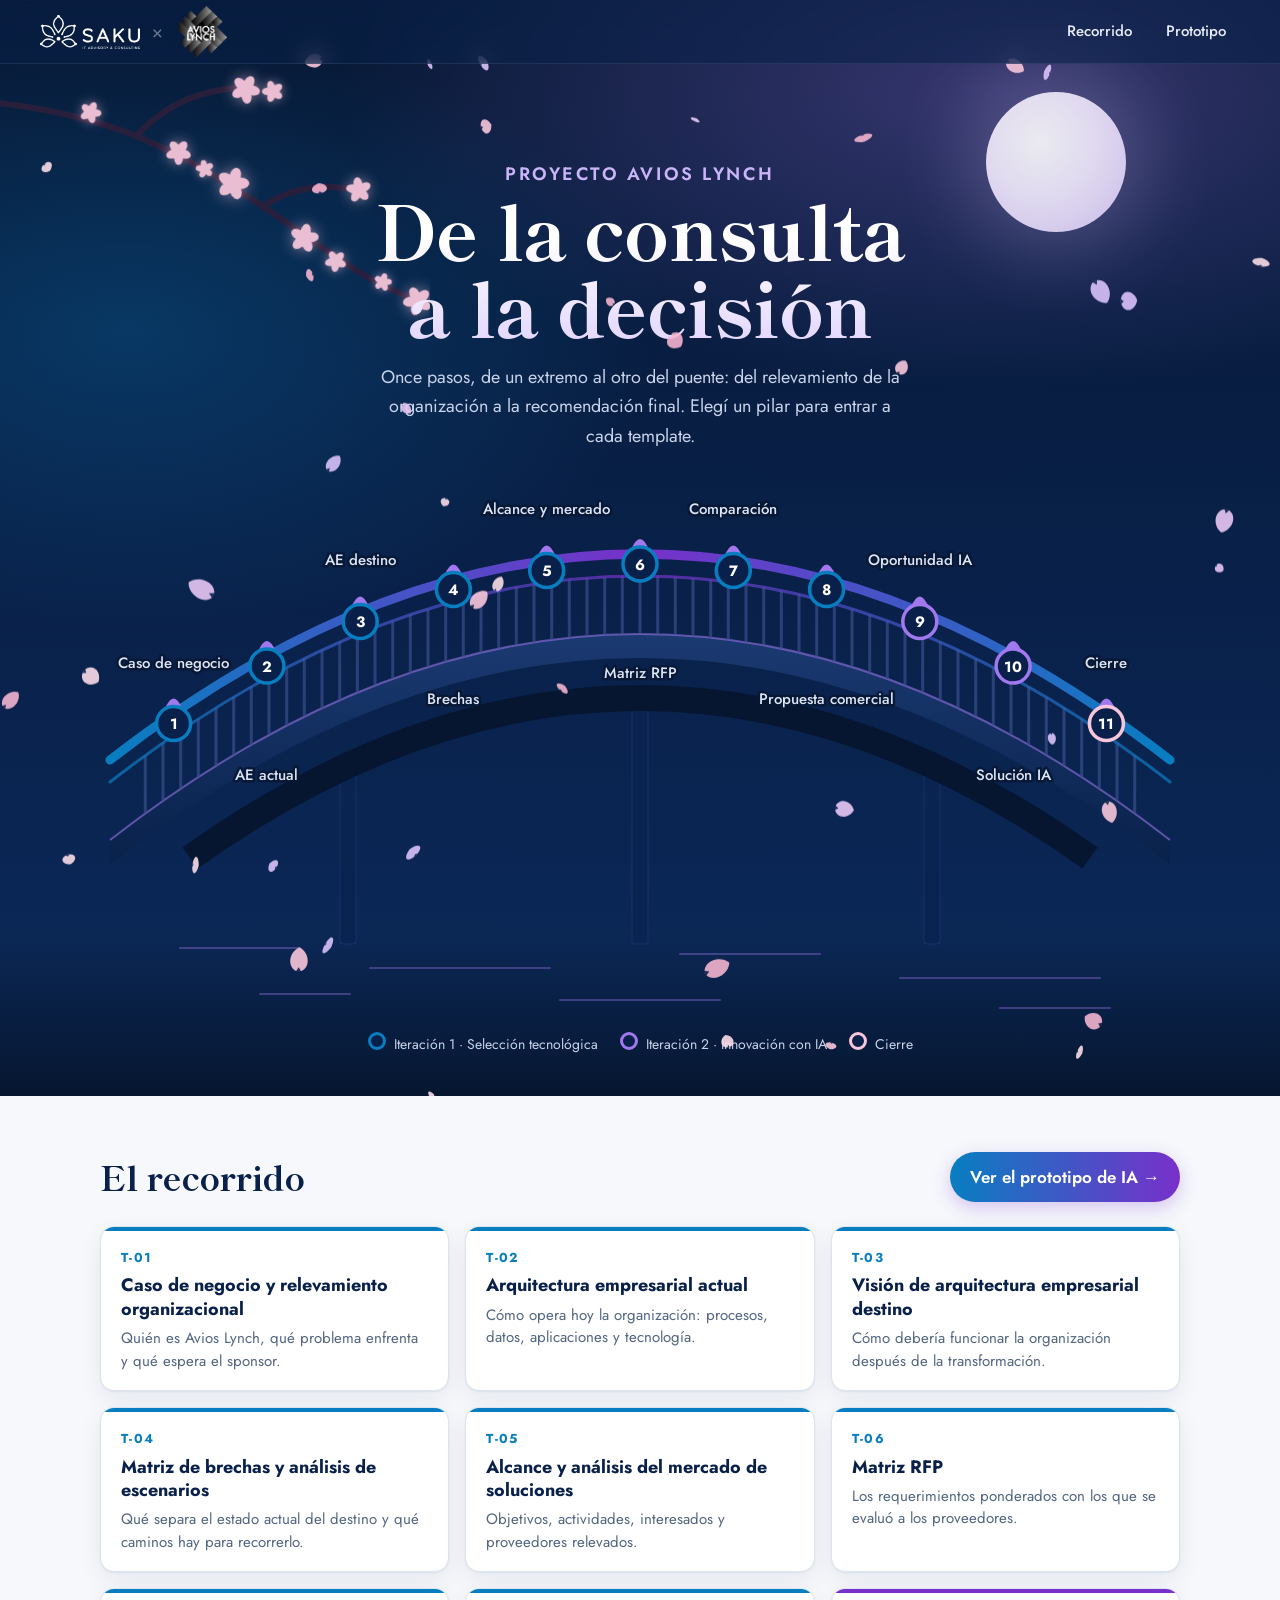
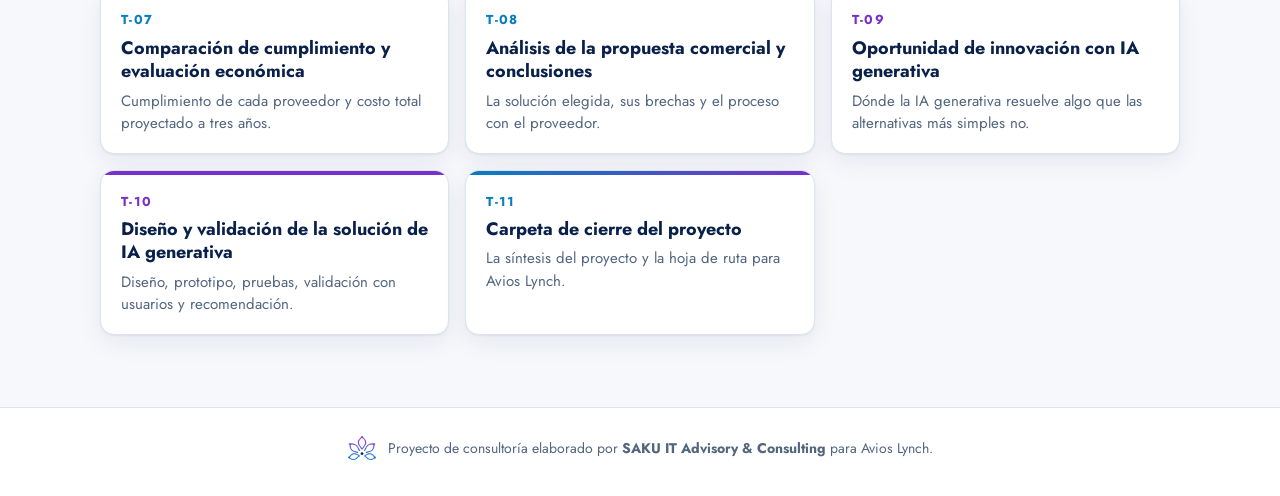
==== commit 6e7cd075: "feat: add Avios Lynch logo to site header" ====
--- a/index.html
+++ b/index.html
@@ -12,7 +12,11 @@
 <body class="home">
 <a class="skip" href="#recorrido">Saltar al recorrido</a>
 <header class="topbar">
-  <a class="brand" href="index.html" aria-label="Inicio: el puente del proyecto"><img src="assets/logo.png" alt="SAKU IT Advisory &amp; Consulting"></a>
+  <div class="brands">
+    <a class="brand" href="index.html" aria-label="Inicio: el puente del proyecto"><img src="assets/logo.png" alt="SAKU IT Advisory &amp; Consulting"></a>
+    <span class="brand-sep" aria-hidden="true">×</span>
+    <img class="client-logo" src="assets/avios-lynch.png" alt="Avios Lynch">
+  </div>
   <nav aria-label="Secciones">
     <a href="index.html#recorrido">Recorrido</a>
     <a href="prototipo.html">Prototipo</a>
--- a/assets/style.css
+++ b/assets/style.css
@@ -43,7 +43,20 @@
   background: rgba(255, 255, 255, .86); backdrop-filter: blur(12px);
   border-bottom: 1px solid var(--line);
 }
+.brands { display: flex; align-items: center; gap: 12px; min-width: 0; }
 .brand img { height: 34px; width: auto; display: block; }
+.brand-sep { color: var(--navy); opacity: .45; font-size: 18px; line-height: 1; }
+.client-logo { height: 52px; width: auto; display: block; }
+.home .brand-sep { color: #E7ECF7; }
+.home .client-logo { filter: invert(1); }
+@media (max-width: 480px) {
+  .brands { gap: 8px; }
+  .brand img { height: 26px; }
+  .client-logo { height: 38px; }
+  .topbar { gap: 10px; }
+  .topbar nav { gap: 2px; }
+  .topbar nav a { padding: 8px 8px; font-size: 14px; }
+}
 .topbar nav { display: flex; gap: 6px; }
 .topbar nav a {
   color: var(--navy); text-decoration: none; font-weight: 500; font-size: 15px;
